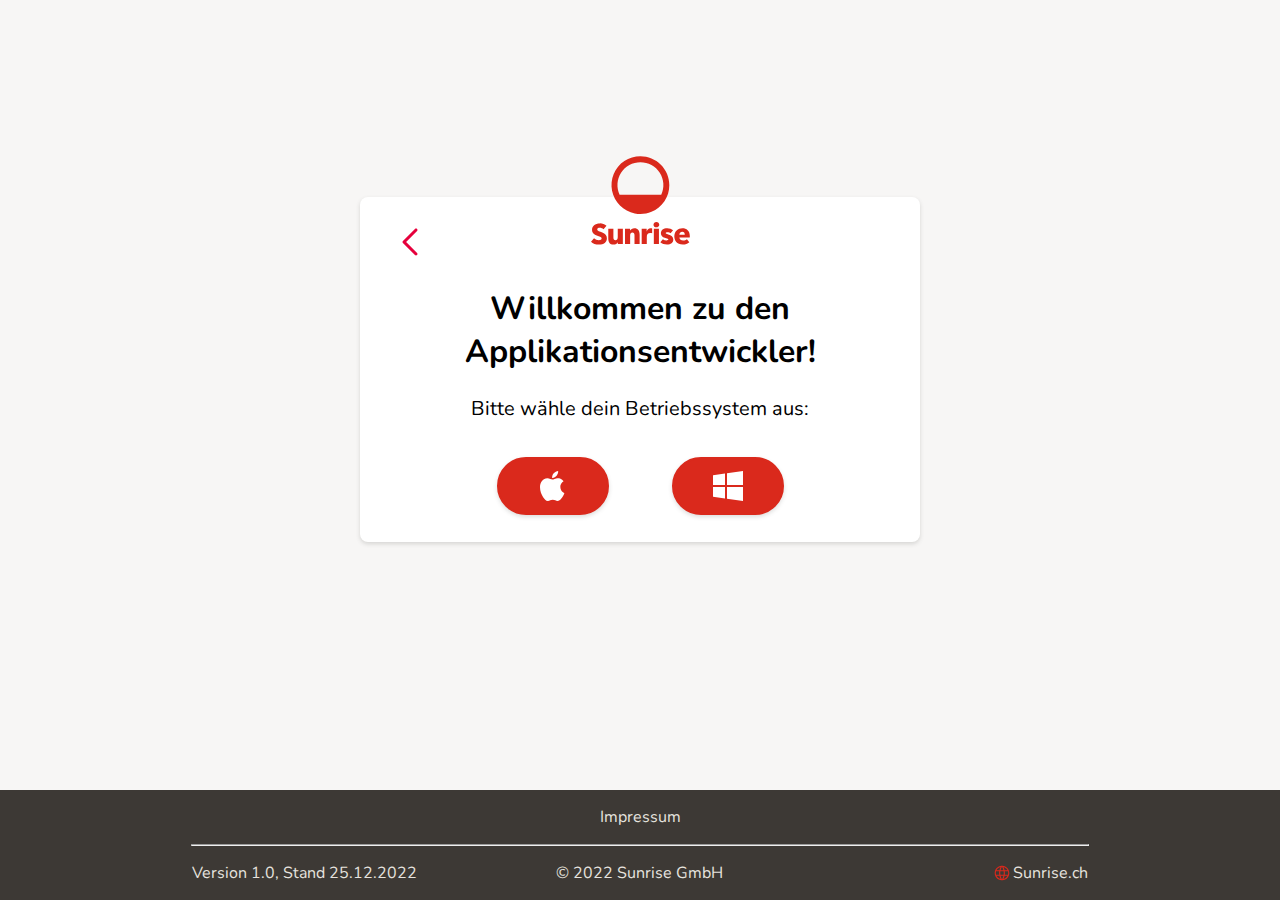
==== pages/application-development/index.html @ c6fb0caf "Initial commit" ====
<!DOCTYPE html>
<html lang="en">
	<head>
		<meta charset="utf-8">
		<title>Applikationsentwickler</title>
		<link href="/css/04-application_dev.css" rel="stylesheet"/>
		<link href="/css/02-footer.css" rel="stylesheet"/>
		<link rel="icon" type="image/x-icon" href="https://www.sunrise.ch/etc.clientlibs/sunrise/clientlibs/react/resources/dist/img/root/favicon.ico">
	</head>
	<body>
		<div id="master_container">
			<a href="/index.html"><svg class="logo"xmlns="http://www.w3.org/2000/svg" width="99" height="89" viewBox="0 0 99 89" fill="none"><g clip-path="url(#clip0_915_12851)"> <path d="M49.4149 0.247231C43.6992 0.246742 38.1118 1.94122 33.3592 5.11636C28.6066 8.2915 24.9023 12.8047 22.7148 18.0852C20.5273 23.3657 19.9548 29.1763 21.0697 34.7821C22.1847 40.388 24.937 45.5373 28.9786 49.5789C33.0201 53.6204 38.1695 56.3727 43.7753 57.4877C49.3812 58.6026 55.1918 58.0302 60.4722 55.8426C65.7527 53.6551 70.2659 49.9508 73.4411 45.1982C76.6162 40.4456 78.3107 34.8582 78.3102 29.1426C78.3023 21.4814 75.2555 14.1364 69.8383 8.71915C64.4211 3.30193 57.076 0.255084 49.4149 0.247231ZM49.4149 6.18056C53.2703 6.17855 57.0641 7.14788 60.446 8.99905C63.828 10.8502 66.689 13.5236 68.7651 16.7723C70.8411 20.021 72.0653 23.7404 72.3245 27.5871C72.5838 31.4338 71.8697 35.2839 70.2483 38.7818H28.579C26.9575 35.2837 26.2434 31.4334 26.5028 27.5865C26.7621 23.7396 27.9865 20.0201 30.0628 16.7713C32.1392 13.5225 35.0006 10.8492 38.3829 8.99816C41.7651 7.14716 45.5592 6.17814 49.4149 6.18056Z" fill="#DA291C"/> <path d="M7.78997 88.5773C4.79117 88.5773 1.77258 87.4994 0 85.6403L3.026 82.1965C4.32876 83.4337 6.05274 84.13 7.8493 84.1446C9.55513 84.1446 10.6058 83.5018 10.6058 82.414C10.6058 81.3633 9.93833 80.9307 7.70097 80.152C4.17311 78.9307 1.02597 77.8503 1.02597 73.7563C1.02597 69.8923 4.0223 67.3755 8.84561 67.3755C11.2948 67.3473 13.6663 68.2342 15.4959 69.8626L12.5292 73.3064C11.5049 72.3486 10.1564 71.8134 8.75414 71.8082C7.15708 71.8082 6.21022 72.4362 6.21022 73.4572C6.21022 74.9999 8.78133 75.3212 11.3203 76.4387C14.1559 77.6748 15.884 79.1112 15.884 82.2336C15.8766 86.1891 12.9001 88.5773 7.78997 88.5773ZM22.3761 88.5773C18.915 88.5773 17.2833 86.2608 17.2833 82.1668V72.6414H22.3983V81.5092C22.3983 83.3057 23.0971 84.2048 24.4948 84.2064C25.805 84.2064 26.742 83.3461 26.742 81.2694V72.6414H31.8645V88.0977H26.8483L26.789 86.2114C26.0745 87.5513 24.6233 88.5773 22.3785 88.5773H22.3761ZM34.0276 72.6414H39.0314L39.0908 74.587C39.8497 73.21 41.3454 72.1617 43.4345 72.1617C46.8461 72.1617 48.6261 74.3867 48.6261 78.6909V88.0853H43.4963V79.2595C43.4963 77.4465 42.8073 76.5401 41.4295 76.5401C39.961 76.5401 39.1526 77.5463 39.1526 79.4746V88.1026H34.0301L34.0276 72.6414ZM50.6855 72.6414H55.6571L55.6868 75.4251C56.2554 73.7267 57.5162 72.3397 59.6102 72.3397C60.1378 72.3304 60.6638 72.4013 61.1702 72.5499V77.2224C60.5432 77.0589 59.8995 76.9685 59.2517 76.9529C56.7399 76.9529 55.8079 78.2929 55.8079 81.0271V88.0977H50.688L50.6855 72.6414ZM65.3952 71.3731C63.7067 71.3731 62.4903 70.137 62.4903 68.6537C62.4903 67.1703 63.6597 65.8971 65.3952 65.8971C67.0812 65.8971 68.2704 67.0838 68.2704 68.6537C68.2611 69.0213 68.1793 69.3835 68.0296 69.7194C67.8799 70.0553 67.6653 70.3583 67.3981 70.6111C67.1309 70.8638 66.8164 71.0612 66.4727 71.192C66.129 71.3227 65.7628 71.3843 65.3952 71.3731ZM62.8191 72.6315H67.9416V88.0878H62.8191V72.6315ZM76.001 88.5674C73.3558 88.5674 71.0739 87.8257 69.326 86.3202L71.8724 83.1755C72.9252 84.0229 74.2295 84.4968 75.5807 84.5229C76.7575 84.5229 77.3484 84.2138 77.3484 83.5933C77.3484 82.9728 76.4707 82.7157 75.0715 82.2756C73.3409 81.7342 72.0084 81.2521 71.0714 80.3151C70.2531 79.4968 69.8897 78.4807 69.8897 77.1235C69.8897 74.0876 72.2828 72.1519 76.2705 72.1519C78.4955 72.1519 80.5672 72.8391 82.0505 74.1568L79.5956 77.1532C78.891 76.5747 77.5635 76.1643 76.5696 76.1643C75.3335 76.1643 74.713 76.456 74.713 77.0345C74.713 77.613 75.4547 77.8998 77.2272 78.3819C80.2953 79.2125 82.2904 80.5797 82.2904 83.5735C82.2904 86.7627 79.7811 88.5773 76.001 88.5773V88.5674ZM91.8232 88.5674C85.7416 88.5674 83.3163 84.5006 83.3163 80.3596C83.3163 75.1976 86.906 72.1519 91.4054 72.1519C95.5242 72.1519 98.8221 74.6241 98.8221 79.88C98.8432 80.4521 98.8026 81.0249 98.701 81.5883H88.3671C88.6464 83.4697 89.979 84.555 92.1422 84.555C93.5387 84.5923 94.8978 84.1005 95.9469 83.178L98.3425 86.2336C96.5477 87.8801 94.5699 88.5773 91.8158 88.5773L91.8232 88.5674ZM93.7714 78.6513C93.7367 77.0963 93.0519 75.8058 91.2546 75.8058C89.6774 75.8058 88.7091 76.7543 88.3498 78.6513H93.7714Z" fill="#DA291C"/> </g> <defs> <clipPath id="clip0_915_12851"> <rect width="98.8888" height="89" fill="white"/> </clipPath></defs></svg></a>
			<div class="container"> 
				<a href="/index.html"><svg class="back_button" xmlns="http://www.w3.org/2000/svg" xmlns:xlink="http://www.w3.org/1999/xlink" width="6" height="10" viewBox="0 0 6 10" fill="none" overflow="hidden"><path d="M5.35355 0.647423C5.54882 0.842685 5.54882 1.15927 5.35355 1.35453L1.70711 5.00098 5.35355 8.64742C5.54882 8.84269 5.54882 9.15927 5.35355 9.35453 5.15829 9.54979 4.84171 9.54979 4.64645 9.35453L0.646447 5.35453C0.451184 5.15927 0.451184 4.84269 0.646447 4.64742L4.64645 0.647423C4.84171 0.452161 5.15829 0.452161 5.35355 0.647423Z" fill="#E6003C" fill-rule="evenodd" clip-rule="evenodd"/></svg></a>
				<h1 id="title" >Willkommen zu den Applikationsentwickler!</h1>
				<p id="text">Bitte wähle dein Betriebssystem aus:</p>
				<div class="master_button_container">
					<div></div>
					<div class="button_container">
						<a class="button_os" href="/pages/application-development/mac.html">
							<svg class="button_icon" viewBox="0 0 256 315" version="1.1" xmlns="http://www.w3.org/2000/svg" xmlns:xlink="http://www.w3.org/1999/xlink" preserveAspectRatio="xMidYMid">
								<path class="button_icon_inner" d="M213.803394,167.030943 C214.2452,214.609646 255.542482,230.442639 256,230.644727 C255.650812,231.761357 249.401383,253.208293 234.24263,275.361446 C221.138555,294.513969 207.538253,313.596333 186.113759,313.991545 C165.062051,314.379442 158.292752,301.507828 134.22469,301.507828 C110.163898,301.507828 102.642899,313.596301 82.7151126,314.379442 C62.0350407,315.16201 46.2873831,293.668525 33.0744079,274.586162 C6.07529317,235.552544 -14.5576169,164.286328 13.147166,116.18047 C26.9103111,92.2909053 51.5060917,77.1630356 78.2026125,76.7751096 C98.5099145,76.3877456 117.677594,90.4371851 130.091705,90.4371851 C142.497945,90.4371851 165.790755,73.5415029 190.277627,76.0228474 C200.528668,76.4495055 229.303509,80.1636878 247.780625,107.209389 C246.291825,108.132333 213.44635,127.253405 213.803394,167.030988 M174.239142,50.1987033 C185.218331,36.9088319 192.607958,18.4081019 190.591988,0 C174.766312,0.636050225 155.629514,10.5457909 144.278109,23.8283506 C134.10507,35.5906758 125.195775,54.4170275 127.599657,72.4607932 C145.239231,73.8255433 163.259413,63.4970262 174.239142,50.1987249" fill="#000000"></path>
							</svg>
						</a>
						<a class="button_text">macOS</a>
					</div>
					<div class="button_container">
						<a class="button_os" href="/pages/application-development/windows.html">
							<svg class="button_icon" xmlns="http://www.w3.org/2000/svg" shape-rendering="geometricPrecision" text-rendering="geometricPrecision" image-rendering="optimizeQuality" fill-rule="evenodd" clip-rule="evenodd" viewBox="0 0 640 640">
								<path class="button_icon_inner" d="M.2 298.669L0 90.615l256.007-34.76v242.814H.201zM298.658 49.654L639.905-.012v298.681H298.657V49.654zM640 341.331l-.071 298.681L298.669 592V341.332h341.33zM255.983 586.543L.189 551.463v-210.18h255.794v245.26z"/>
							</svg>	
						</a>
						<a class="button_text">Windows</a>
					</div>
					<div></div>
				</div>
			</div>
		</div>
	</body>
	<script type=module src=/js/01-footer.js></script>
	<custom-footer></custom-footer>
</html>
---- css/04-application_dev.css ----
/* General */

@import url('https://fonts.googleapis.com/css2?family=Nunito&display=swap');

body,
html {
    font-family: 'Avenir Next LT Pro', 'Nunito', sans-serif;
    background-color: #F7F6F5;
    font-style: normal;
    margin: 0;
    width: 100%;
    height: 100%;
}

footer {
    margin-top: 100px;
    position: sticky;
    top: 100%;
}

/* Body */

#master_container {
    padding: 8vw;
    padding-bottom: 20px;
    align-items: center;
    display: flex;
    flex-direction: column;
}

.logo {
    position: relative;
    top: 54px;
}

.container {
    background-color: #ffffff;
    border-radius: 8px;
    text-align: center;
    padding: 30px;
    box-shadow: 0 2px 4px rgb(87 84 82 / 20%);
    min-width: 350px;
    height: 100%;
    width: auto;
    max-width: 500px;
    max-height: 400px;
}

.back_button {
    float: left;
    width: 40px;
    height: 30px;
    transition: 0.3s;
}

#title {
    font-size: 32px;
    font-weight: bold;
    text-align: center;
    word-wrap: break-word;
    margin-top: 60px;
}

#text {
    font-size: 20px;
    font-weight: regular;
    text-align: center;
}

.master_button_container {
    display: grid;
    flex-direction: column;
    grid-template-columns: 15% 35% 35% 15%;
}

.button_container {
    align-items: center;
    display: flex;
    flex-direction: column;
}

/* Button for OS */

.button_os {
    font-weight: normal;
    display: -webkit-inline-flex;
    display: -ms-inline-flexbox;
    display: inline-flex;
    -webkit-justify-content: center;
    -ms-flex-pack: center;
    justify-content: center;
    -webkit-align-items: center;
    -ms-flex-align: center;
    align-items: center;
    padding: 2px 24px 2px 24px;
    border-radius: 50px;
    font-size: 16px;
    line-height: 1;
    font-weight: 700;
    text-align: center;
    cursor: pointer;
    transition: all 0.2s linear;
    color: #ffffff;
    background: #DA291C;
    border: 2px solid #DA291C;
    text-decoration: none;
    width: 60px;
    height: 50px;
    box-shadow: 0 2px 4px rgb(87 84 82 / 20%);
    margin: 15px;
    word-wrap: break-word;
    z-index: 1;
}

/* Text alignment inside the button */

.button_text_alignment {
    height: auto;
    width: 80%;
    font-size: 15px;
    font-weight: regular;
    display: grid;
    grid-template-columns: 20% 80%;
    text-align: left;
    white-space: nowrap;
}

/* Button for files */

.button_appli {
    font-weight: regular;
    font-size: 15px;
    font-weight: 700;
    display: -webkit-inline-flex;
    display: -ms-inline-flexbox;
    display: inline-flex;
    -webkit-justify-content: center;
    -ms-flex-pack: center;
    justify-content: center;
    -webkit-align-items: center;
    -ms-flex-align: center;
    align-items: center;
    padding: 5px 20px;
    border-radius: 50px;
    line-height: 1;
    text-align: center;
    cursor: pointer;
    transition: all 0.2s linear;
    color: #ffffff;
    background: #DA291C;
    border: 2px solid #DA291C;
    text-decoration: none;
    width: 120px;
    height: 40px;
    box-shadow: 0 2px 4px rgb(87 84 82 / 20%);
    margin: 5px 20px 15px 20px;
    word-wrap: break-word;
}

/* Icons */

.button_icon {
    width: auto;
    height: 30px;
    transition: all 0.2s linear;
}

.download_icon {
    height: 20px;
    width: 30px;
}

.button_icon_inner,
.button_icon {
    fill: #ffffff;
}

/* Text inside the button */

.download_text {
    font-size: 15px;
    color: #ffffff;
    font-family: 'Avenir Next LT Pro', 'Nunito', sans-serif;
    ;
    font-weight: regular;
    text-align: center;
    text-decoration: none;
}

/* Button effects */

.button_appli:hover .button_icon_inner {
    fill: #DA291C !important;
    background: #ffffff;
    transition-delay: 0.3s;
    transition-duration: 0.6s;
}

.button_appli:hover .download_text {
    color: #DA291C;
    transition-delay: 0.3s;
    transition-duration: 0.6s;
}

.button_os:hover {
    color: #DA291C;
    background: #ffffff;
    transition: 0.6s;
    transform: translate(0px, -10px);
}

.button_regular:hover,
.button_appli:hover {
    color: #DA291C;
    background: #ffffff;
    transition: 0.6s;
}

.button_os:hover:after {
    position: absolute;
    content: "";
    width: 100%;
    top: 0;
    left: 0;
    bottom: -3em;
}

.button_os:hover .button_icon_inner {
    fill: #DA291C !important;
    background: #ffffff;
    transition-delay: 0.3s;
    transition-duration: 0.6s;
}

.button_os:hover .button_icon {
    fill: #DA291C !important;
    background: #ffffff;
    transition-delay: 0.3s;
    transition-duration: 0.6s;
}

.back_button:hover {
    transform: translate(-10px, 0px);
}

.back_button:hover:after {
    position: absolute;
    content: "";
    width: 100%;
    top: 0;
    left: 0;
    bottom: -3em;
}

.button_text {
    font-size: 5px;
    font-family: 'Nunito';
    font-weight: bold;
    color: #DA291C;
    text-decoration: none;
    position: relative;
    margin-top: -25px;
    z-index: 0;
    transition: all 0.2s linear;
}

.button_os:hover~.button_text {
    font-size: 20px;
    transition-duration: 0.3s;
    transform: translate(0px, 15px);
}

/* Media query for screen sizes below 740px width (shrink footer font) */

@media only screen and (max-width: 740px) {
    #footer_container {
        font-size: 10px;
    }
}
---- css/02-footer.css ----
/* Footer */

#footer_container {
    background: #3D3935;
    width: 100%;
    display: flex;
    justify-content: center;
    align-items: center;
    flex-direction: column;
    color: #E6E3DF;
    font-family: 'Avenir Next LT Pro', 'Nunito', sans-serif;
    ;
    font-weight: normal;
}

#footer_imprint {
    text-decoration: none;
    color: #E6E3DF;
}

#footer_imprint:hover {
    font-weight: bold;
}

#footer_line {
    width: 70%;
    color: #E6E3DF;
    margin: 0 0 0 0;
    text-decoration: none;
}

#footer_bottom {
    align-items: center;
    width: 70%;
    display: grid;
    grid-template-columns: 33.33% 33.33% 33.33%;
}

#footer_revision {
    display: flex;
    align-items: center;
    justify-content: left;
}

#footer_copyright {
    display: flex;
    align-items: center;
    justify-content: center;
}

.footer_sunrise {
    display: flex;
    align-items: center;
    justify-content: right;
    text-decoration: none;
    color: #E6E3DF;
}

.footer_sunrise:hover {
    font-weight: bold;
}

#icon {
    margin-right: 2px;
    width: 2vh;
    height: 2vh;
}
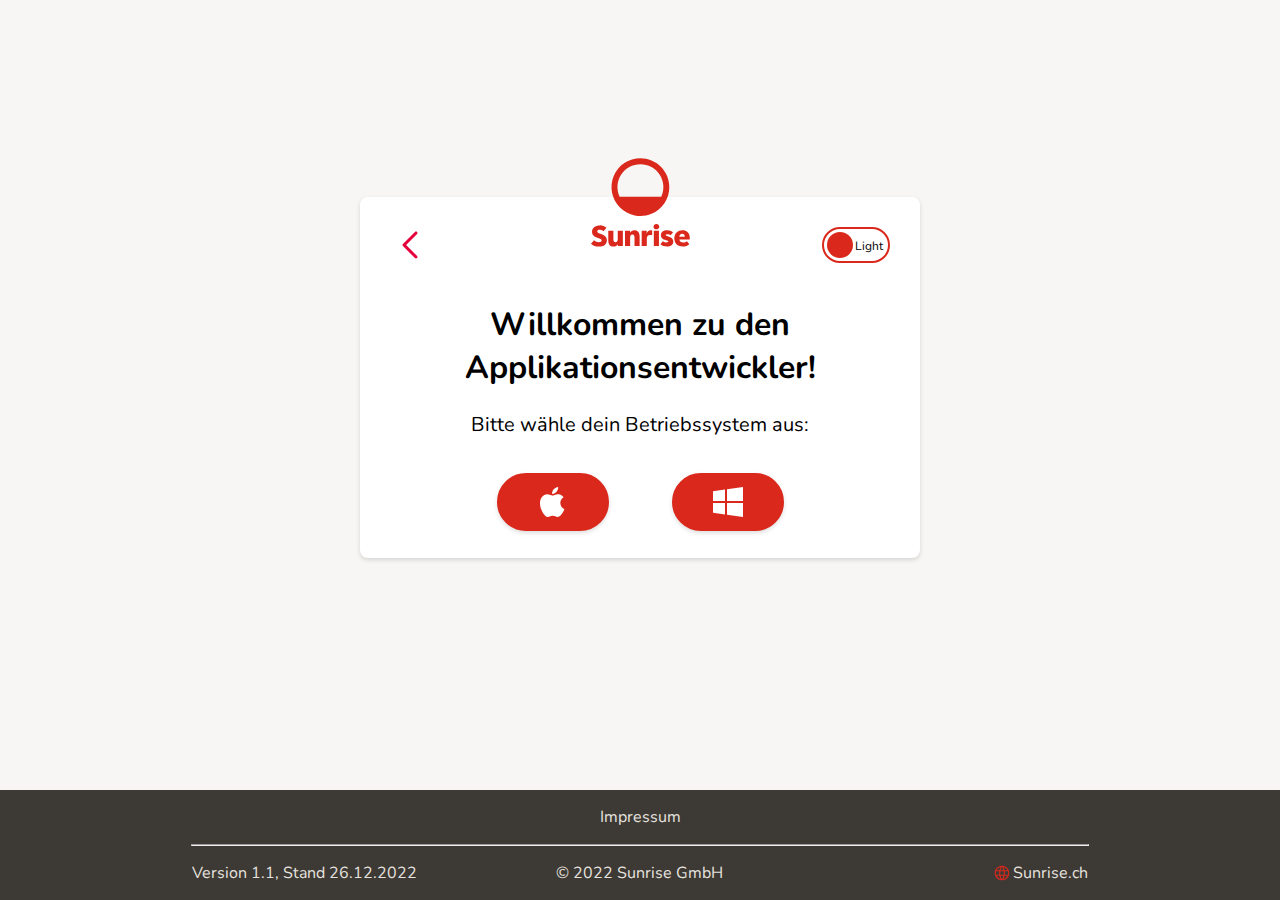
==== commit 2060df14: "Version 1.1: Added a dark mode feature" ====
--- a/pages/application-development/index.html
+++ b/pages/application-development/index.html
@@ -3,21 +3,28 @@
 	<head>
 		<meta charset="utf-8">
 		<title>Applikationsentwickler</title>
-		<link href="/css/04-application_dev.css" rel="stylesheet"/>
-		<link href="/css/02-footer.css" rel="stylesheet"/>
+		<link href="../../css/04-application_dev.css" rel="stylesheet"/>
+		<link href="../../css/02-footer.css" rel="stylesheet"/>
+		<link href="../../css/06-dark_mode.css" rel="stylesheet"/>
 		<link rel="icon" type="image/x-icon" href="https://www.sunrise.ch/etc.clientlibs/sunrise/clientlibs/react/resources/dist/img/root/favicon.ico">
 	</head>
 	<body>
 		<div id="master_container">
-			<a href="/index.html"><svg class="logo"xmlns="http://www.w3.org/2000/svg" width="99" height="89" viewBox="0 0 99 89" fill="none"><g clip-path="url(#clip0_915_12851)"> <path d="M49.4149 0.247231C43.6992 0.246742 38.1118 1.94122 33.3592 5.11636C28.6066 8.2915 24.9023 12.8047 22.7148 18.0852C20.5273 23.3657 19.9548 29.1763 21.0697 34.7821C22.1847 40.388 24.937 45.5373 28.9786 49.5789C33.0201 53.6204 38.1695 56.3727 43.7753 57.4877C49.3812 58.6026 55.1918 58.0302 60.4722 55.8426C65.7527 53.6551 70.2659 49.9508 73.4411 45.1982C76.6162 40.4456 78.3107 34.8582 78.3102 29.1426C78.3023 21.4814 75.2555 14.1364 69.8383 8.71915C64.4211 3.30193 57.076 0.255084 49.4149 0.247231ZM49.4149 6.18056C53.2703 6.17855 57.0641 7.14788 60.446 8.99905C63.828 10.8502 66.689 13.5236 68.7651 16.7723C70.8411 20.021 72.0653 23.7404 72.3245 27.5871C72.5838 31.4338 71.8697 35.2839 70.2483 38.7818H28.579C26.9575 35.2837 26.2434 31.4334 26.5028 27.5865C26.7621 23.7396 27.9865 20.0201 30.0628 16.7713C32.1392 13.5225 35.0006 10.8492 38.3829 8.99816C41.7651 7.14716 45.5592 6.17814 49.4149 6.18056Z" fill="#DA291C"/> <path d="M7.78997 88.5773C4.79117 88.5773 1.77258 87.4994 0 85.6403L3.026 82.1965C4.32876 83.4337 6.05274 84.13 7.8493 84.1446C9.55513 84.1446 10.6058 83.5018 10.6058 82.414C10.6058 81.3633 9.93833 80.9307 7.70097 80.152C4.17311 78.9307 1.02597 77.8503 1.02597 73.7563C1.02597 69.8923 4.0223 67.3755 8.84561 67.3755C11.2948 67.3473 13.6663 68.2342 15.4959 69.8626L12.5292 73.3064C11.5049 72.3486 10.1564 71.8134 8.75414 71.8082C7.15708 71.8082 6.21022 72.4362 6.21022 73.4572C6.21022 74.9999 8.78133 75.3212 11.3203 76.4387C14.1559 77.6748 15.884 79.1112 15.884 82.2336C15.8766 86.1891 12.9001 88.5773 7.78997 88.5773ZM22.3761 88.5773C18.915 88.5773 17.2833 86.2608 17.2833 82.1668V72.6414H22.3983V81.5092C22.3983 83.3057 23.0971 84.2048 24.4948 84.2064C25.805 84.2064 26.742 83.3461 26.742 81.2694V72.6414H31.8645V88.0977H26.8483L26.789 86.2114C26.0745 87.5513 24.6233 88.5773 22.3785 88.5773H22.3761ZM34.0276 72.6414H39.0314L39.0908 74.587C39.8497 73.21 41.3454 72.1617 43.4345 72.1617C46.8461 72.1617 48.6261 74.3867 48.6261 78.6909V88.0853H43.4963V79.2595C43.4963 77.4465 42.8073 76.5401 41.4295 76.5401C39.961 76.5401 39.1526 77.5463 39.1526 79.4746V88.1026H34.0301L34.0276 72.6414ZM50.6855 72.6414H55.6571L55.6868 75.4251C56.2554 73.7267 57.5162 72.3397 59.6102 72.3397C60.1378 72.3304 60.6638 72.4013 61.1702 72.5499V77.2224C60.5432 77.0589 59.8995 76.9685 59.2517 76.9529C56.7399 76.9529 55.8079 78.2929 55.8079 81.0271V88.0977H50.688L50.6855 72.6414ZM65.3952 71.3731C63.7067 71.3731 62.4903 70.137 62.4903 68.6537C62.4903 67.1703 63.6597 65.8971 65.3952 65.8971C67.0812 65.8971 68.2704 67.0838 68.2704 68.6537C68.2611 69.0213 68.1793 69.3835 68.0296 69.7194C67.8799 70.0553 67.6653 70.3583 67.3981 70.6111C67.1309 70.8638 66.8164 71.0612 66.4727 71.192C66.129 71.3227 65.7628 71.3843 65.3952 71.3731ZM62.8191 72.6315H67.9416V88.0878H62.8191V72.6315ZM76.001 88.5674C73.3558 88.5674 71.0739 87.8257 69.326 86.3202L71.8724 83.1755C72.9252 84.0229 74.2295 84.4968 75.5807 84.5229C76.7575 84.5229 77.3484 84.2138 77.3484 83.5933C77.3484 82.9728 76.4707 82.7157 75.0715 82.2756C73.3409 81.7342 72.0084 81.2521 71.0714 80.3151C70.2531 79.4968 69.8897 78.4807 69.8897 77.1235C69.8897 74.0876 72.2828 72.1519 76.2705 72.1519C78.4955 72.1519 80.5672 72.8391 82.0505 74.1568L79.5956 77.1532C78.891 76.5747 77.5635 76.1643 76.5696 76.1643C75.3335 76.1643 74.713 76.456 74.713 77.0345C74.713 77.613 75.4547 77.8998 77.2272 78.3819C80.2953 79.2125 82.2904 80.5797 82.2904 83.5735C82.2904 86.7627 79.7811 88.5773 76.001 88.5773V88.5674ZM91.8232 88.5674C85.7416 88.5674 83.3163 84.5006 83.3163 80.3596C83.3163 75.1976 86.906 72.1519 91.4054 72.1519C95.5242 72.1519 98.8221 74.6241 98.8221 79.88C98.8432 80.4521 98.8026 81.0249 98.701 81.5883H88.3671C88.6464 83.4697 89.979 84.555 92.1422 84.555C93.5387 84.5923 94.8978 84.1005 95.9469 83.178L98.3425 86.2336C96.5477 87.8801 94.5699 88.5773 91.8158 88.5773L91.8232 88.5674ZM93.7714 78.6513C93.7367 77.0963 93.0519 75.8058 91.2546 75.8058C89.6774 75.8058 88.7091 76.7543 88.3498 78.6513H93.7714Z" fill="#DA291C"/> </g> <defs> <clipPath id="clip0_915_12851"> <rect width="98.8888" height="89" fill="white"/> </clipPath></defs></svg></a>
-			<div class="container"> 
-				<a href="/index.html"><svg class="back_button" xmlns="http://www.w3.org/2000/svg" xmlns:xlink="http://www.w3.org/1999/xlink" width="6" height="10" viewBox="0 0 6 10" fill="none" overflow="hidden"><path d="M5.35355 0.647423C5.54882 0.842685 5.54882 1.15927 5.35355 1.35453L1.70711 5.00098 5.35355 8.64742C5.54882 8.84269 5.54882 9.15927 5.35355 9.35453 5.15829 9.54979 4.84171 9.54979 4.64645 9.35453L0.646447 5.35453C0.451184 5.15927 0.451184 4.84269 0.646447 4.64742L4.64645 0.647423C4.84171 0.452161 5.15829 0.452161 5.35355 0.647423Z" fill="#E6003C" fill-rule="evenodd" clip-rule="evenodd"/></svg></a>
-				<h1 id="title" >Willkommen zu den Applikationsentwickler!</h1>
+			<a href="../../index.html"><svg class="logo"xmlns="http://www.w3.org/2000/svg" width="99" height="89" viewBox="0 0 99 89" fill="none"><g clip-path="url(#clip0_915_12851)"> <path d="M49.4149 0.247231C43.6992 0.246742 38.1118 1.94122 33.3592 5.11636C28.6066 8.2915 24.9023 12.8047 22.7148 18.0852C20.5273 23.3657 19.9548 29.1763 21.0697 34.7821C22.1847 40.388 24.937 45.5373 28.9786 49.5789C33.0201 53.6204 38.1695 56.3727 43.7753 57.4877C49.3812 58.6026 55.1918 58.0302 60.4722 55.8426C65.7527 53.6551 70.2659 49.9508 73.4411 45.1982C76.6162 40.4456 78.3107 34.8582 78.3102 29.1426C78.3023 21.4814 75.2555 14.1364 69.8383 8.71915C64.4211 3.30193 57.076 0.255084 49.4149 0.247231ZM49.4149 6.18056C53.2703 6.17855 57.0641 7.14788 60.446 8.99905C63.828 10.8502 66.689 13.5236 68.7651 16.7723C70.8411 20.021 72.0653 23.7404 72.3245 27.5871C72.5838 31.4338 71.8697 35.2839 70.2483 38.7818H28.579C26.9575 35.2837 26.2434 31.4334 26.5028 27.5865C26.7621 23.7396 27.9865 20.0201 30.0628 16.7713C32.1392 13.5225 35.0006 10.8492 38.3829 8.99816C41.7651 7.14716 45.5592 6.17814 49.4149 6.18056Z" fill="#DA291C"/> <path d="M7.78997 88.5773C4.79117 88.5773 1.77258 87.4994 0 85.6403L3.026 82.1965C4.32876 83.4337 6.05274 84.13 7.8493 84.1446C9.55513 84.1446 10.6058 83.5018 10.6058 82.414C10.6058 81.3633 9.93833 80.9307 7.70097 80.152C4.17311 78.9307 1.02597 77.8503 1.02597 73.7563C1.02597 69.8923 4.0223 67.3755 8.84561 67.3755C11.2948 67.3473 13.6663 68.2342 15.4959 69.8626L12.5292 73.3064C11.5049 72.3486 10.1564 71.8134 8.75414 71.8082C7.15708 71.8082 6.21022 72.4362 6.21022 73.4572C6.21022 74.9999 8.78133 75.3212 11.3203 76.4387C14.1559 77.6748 15.884 79.1112 15.884 82.2336C15.8766 86.1891 12.9001 88.5773 7.78997 88.5773ZM22.3761 88.5773C18.915 88.5773 17.2833 86.2608 17.2833 82.1668V72.6414H22.3983V81.5092C22.3983 83.3057 23.0971 84.2048 24.4948 84.2064C25.805 84.2064 26.742 83.3461 26.742 81.2694V72.6414H31.8645V88.0977H26.8483L26.789 86.2114C26.0745 87.5513 24.6233 88.5773 22.3785 88.5773H22.3761ZM34.0276 72.6414H39.0314L39.0908 74.587C39.8497 73.21 41.3454 72.1617 43.4345 72.1617C46.8461 72.1617 48.6261 74.3867 48.6261 78.6909V88.0853H43.4963V79.2595C43.4963 77.4465 42.8073 76.5401 41.4295 76.5401C39.961 76.5401 39.1526 77.5463 39.1526 79.4746V88.1026H34.0301L34.0276 72.6414ZM50.6855 72.6414H55.6571L55.6868 75.4251C56.2554 73.7267 57.5162 72.3397 59.6102 72.3397C60.1378 72.3304 60.6638 72.4013 61.1702 72.5499V77.2224C60.5432 77.0589 59.8995 76.9685 59.2517 76.9529C56.7399 76.9529 55.8079 78.2929 55.8079 81.0271V88.0977H50.688L50.6855 72.6414ZM65.3952 71.3731C63.7067 71.3731 62.4903 70.137 62.4903 68.6537C62.4903 67.1703 63.6597 65.8971 65.3952 65.8971C67.0812 65.8971 68.2704 67.0838 68.2704 68.6537C68.2611 69.0213 68.1793 69.3835 68.0296 69.7194C67.8799 70.0553 67.6653 70.3583 67.3981 70.6111C67.1309 70.8638 66.8164 71.0612 66.4727 71.192C66.129 71.3227 65.7628 71.3843 65.3952 71.3731ZM62.8191 72.6315H67.9416V88.0878H62.8191V72.6315ZM76.001 88.5674C73.3558 88.5674 71.0739 87.8257 69.326 86.3202L71.8724 83.1755C72.9252 84.0229 74.2295 84.4968 75.5807 84.5229C76.7575 84.5229 77.3484 84.2138 77.3484 83.5933C77.3484 82.9728 76.4707 82.7157 75.0715 82.2756C73.3409 81.7342 72.0084 81.2521 71.0714 80.3151C70.2531 79.4968 69.8897 78.4807 69.8897 77.1235C69.8897 74.0876 72.2828 72.1519 76.2705 72.1519C78.4955 72.1519 80.5672 72.8391 82.0505 74.1568L79.5956 77.1532C78.891 76.5747 77.5635 76.1643 76.5696 76.1643C75.3335 76.1643 74.713 76.456 74.713 77.0345C74.713 77.613 75.4547 77.8998 77.2272 78.3819C80.2953 79.2125 82.2904 80.5797 82.2904 83.5735C82.2904 86.7627 79.7811 88.5773 76.001 88.5773V88.5674ZM91.8232 88.5674C85.7416 88.5674 83.3163 84.5006 83.3163 80.3596C83.3163 75.1976 86.906 72.1519 91.4054 72.1519C95.5242 72.1519 98.8221 74.6241 98.8221 79.88C98.8432 80.4521 98.8026 81.0249 98.701 81.5883H88.3671C88.6464 83.4697 89.979 84.555 92.1422 84.555C93.5387 84.5923 94.8978 84.1005 95.9469 83.178L98.3425 86.2336C96.5477 87.8801 94.5699 88.5773 91.8158 88.5773L91.8232 88.5674ZM93.7714 78.6513C93.7367 77.0963 93.0519 75.8058 91.2546 75.8058C89.6774 75.8058 88.7091 76.7543 88.3498 78.6513H93.7714Z" fill="#DA291C"/> </g> <defs> <clipPath id="clip0_915_12851"> <rect width="98.8888" height="89" fill="white"/> </clipPath></defs></svg></a>
+			<div id="container">
+				<div class="wrapper-color-switch">
+					<a href="../../index.html"><svg class="back_button" xmlns="http://www.w3.org/2000/svg" xmlns:xlink="http://www.w3.org/1999/xlink" width="6" height="10" viewBox="0 0 6 10" fill="none" overflow="hidden"><path d="M5.35355 0.647423C5.54882 0.842685 5.54882 1.15927 5.35355 1.35453L1.70711 5.00098 5.35355 8.64742C5.54882 8.84269 5.54882 9.15927 5.35355 9.35453 5.15829 9.54979 4.84171 9.54979 4.64645 9.35453L0.646447 5.35453C0.451184 5.15927 0.451184 4.84269 0.646447 4.64742L4.64645 0.647423C4.84171 0.452161 5.15829 0.452161 5.35355 0.647423Z" fill="#E6003C" fill-rule="evenodd" clip-rule="evenodd"/></svg></a>
+					<input type="checkbox" id="input-color-switch">
+					<label for="input-color-switch" class="color-switch">
+						<div class="color-switch-toggle"></div>
+					</label>
+				</div>
+				<h1 id="title">Willkommen zu den Applikationsentwickler!</h1>
 				<p id="text">Bitte wähle dein Betriebssystem aus:</p>
 				<div class="master_button_container">
 					<div></div>
 					<div class="button_container">
-						<a class="button_os" href="/pages/application-development/mac.html">
+						<a class="button_os" href="../../pages/application-development/mac.html">
 							<svg class="button_icon" viewBox="0 0 256 315" version="1.1" xmlns="http://www.w3.org/2000/svg" xmlns:xlink="http://www.w3.org/1999/xlink" preserveAspectRatio="xMidYMid">
 								<path class="button_icon_inner" d="M213.803394,167.030943 C214.2452,214.609646 255.542482,230.442639 256,230.644727 C255.650812,231.761357 249.401383,253.208293 234.24263,275.361446 C221.138555,294.513969 207.538253,313.596333 186.113759,313.991545 C165.062051,314.379442 158.292752,301.507828 134.22469,301.507828 C110.163898,301.507828 102.642899,313.596301 82.7151126,314.379442 C62.0350407,315.16201 46.2873831,293.668525 33.0744079,274.586162 C6.07529317,235.552544 -14.5576169,164.286328 13.147166,116.18047 C26.9103111,92.2909053 51.5060917,77.1630356 78.2026125,76.7751096 C98.5099145,76.3877456 117.677594,90.4371851 130.091705,90.4371851 C142.497945,90.4371851 165.790755,73.5415029 190.277627,76.0228474 C200.528668,76.4495055 229.303509,80.1636878 247.780625,107.209389 C246.291825,108.132333 213.44635,127.253405 213.803394,167.030988 M174.239142,50.1987033 C185.218331,36.9088319 192.607958,18.4081019 190.591988,0 C174.766312,0.636050225 155.629514,10.5457909 144.278109,23.8283506 C134.10507,35.5906758 125.195775,54.4170275 127.599657,72.4607932 C145.239231,73.8255433 163.259413,63.4970262 174.239142,50.1987249" fill="#000000"></path>
 							</svg>
@@ -25,7 +32,7 @@
 						<a class="button_text">macOS</a>
 					</div>
 					<div class="button_container">
-						<a class="button_os" href="/pages/application-development/windows.html">
+						<a class="button_os" href="../../pages/application-development/windows.html">
 							<svg class="button_icon" xmlns="http://www.w3.org/2000/svg" shape-rendering="geometricPrecision" text-rendering="geometricPrecision" image-rendering="optimizeQuality" fill-rule="evenodd" clip-rule="evenodd" viewBox="0 0 640 640">
 								<path class="button_icon_inner" d="M.2 298.669L0 90.615l256.007-34.76v242.814H.201zM298.658 49.654L639.905-.012v298.681H298.657V49.654zM640 341.331l-.071 298.681L298.669 592V341.332h341.33zM255.983 586.543L.189 551.463v-210.18h255.794v245.26z"/>
 							</svg>	
@@ -37,6 +44,7 @@
 			</div>
 		</div>
 	</body>
-	<script type=module src=/js/01-footer.js></script>
+	<script type=module src=../../js/01-footer.js></script>
+	<script type=module src=../../js/02-dark_mode-switch.js></script>
 	<custom-footer></custom-footer>
 </html>--- a/css/04-application_dev.css
+++ b/css/04-application_dev.css
@@ -30,11 +30,10 @@
 
 .logo {
     position: relative;
-    top: 54px;
-}
-
-.container {
-    background-color: #ffffff;
+    top: 55.5px;
+}
+
+#container {
     border-radius: 8px;
     text-align: center;
     padding: 30px;
@@ -58,7 +57,7 @@
     font-weight: bold;
     text-align: center;
     word-wrap: break-word;
-    margin-top: 60px;
+    margin-top: 40px;
 }
 
 #text {
@@ -180,8 +179,6 @@
 .download_text {
     font-size: 15px;
     color: #ffffff;
-    font-family: 'Avenir Next LT Pro', 'Nunito', sans-serif;
-    ;
     font-weight: regular;
     text-align: center;
     text-decoration: none;
@@ -227,14 +224,12 @@
 
 .button_os:hover .button_icon_inner {
     fill: #DA291C !important;
-    background: #ffffff;
     transition-delay: 0.3s;
     transition-duration: 0.6s;
 }
 
 .button_os:hover .button_icon {
     fill: #DA291C !important;
-    background: #ffffff;
     transition-delay: 0.3s;
     transition-duration: 0.6s;
 }
--- a/css/02-footer.css
+++ b/css/02-footer.css
@@ -9,7 +9,6 @@
     flex-direction: column;
     color: #E6E3DF;
     font-family: 'Avenir Next LT Pro', 'Nunito', sans-serif;
-    ;
     font-weight: normal;
 }
 
--- a/css/06-dark_mode.css
+++ b/css/06-dark_mode.css
@@ -0,0 +1,126 @@
+:root {
+    --clr-base: #ffffff;
+    --clr-primary: #DA291C;
+    --clr-gray: #000000;
+    --clr-icon: #ffffff;
+    --clr-author: #5f5955;
+    transition: all 0.2s linear;
+}
+
+body {
+    font-family: 'Avenir Next LT Pro', 'Nunito', sans-serif;
+    margin: 0;
+    background-color: var(--clr-background);
+    color: var(--clr-gray);
+    font-size: var(--font-size);
+    transition: all 0.2s linear;
+}
+
+#theme_container {
+    width: auto;
+    height: auto;
+}
+
+.author_mastercontainer {
+    background-color: var(--clr-base);
+    transition: all 0.2s linear;
+}
+
+.author_top,
+.author_container {
+    color: var(--clr-author);
+    transition: all 0.2s linear;
+}
+
+#container {
+    background-color: var(--clr-base);
+}
+
+.dark-mode {
+    --clr-background: #222221;
+    --clr-base: #121212;
+    --clr-primary: #dbd5d0;
+    --clr-gray: #dbd5d0;
+    --clr-icon: #dbd5d0;
+    --clr-author: #dbd5d0;
+    transition: all 0.2s linear;
+}
+
+.wrapper-color-switch {
+    display: flex;
+    justify-content: space-between;
+    align-items: center;
+}
+
+.color-switch {
+    width: 4em;
+    height: 2em;
+    border-radius: 10em;
+    background: var(--clr-base);
+    border: 2px solid var(--clr-primary);
+    position: relative;
+    cursor: pointer;
+}
+
+.color-switch-toggle {
+    width: 1.6em;
+    height: 1.6em;
+    background: var(--clr-primary);
+    position: relative;
+    border-radius: 10em;
+    top: 3px;
+    left: 0.2em;
+    cursor: pointer;
+    transition: all 0.2s linear;
+}
+
+.color-switch::before {
+    font-size: 12px;
+    content: "Light";
+    position: absolute;
+    display: inline-block;
+    width: 12em;
+    left: -2.25em;
+    top: 0.7em;
+    transition: all 0.2s linear;
+    z-index: 0;
+}
+
+.button_icon_inner {
+    fill: var(--clr-icon);
+    transition: all 0.2s linear;
+}
+
+.download_text {
+    color: var(--clr-icon);
+}
+
+.button_os:hover {
+    background: var(--clr-icon);
+}
+
+.button:hover {
+    background: var(--clr-icon);
+}
+
+.button_regular:hover,
+.button_platti:hover,
+.button_appli:hover {
+    color: #DA291C;
+    background: var(--clr-icon);
+    transition: 0.6s;
+}
+
+#input-color-switch:checked~label .color-switch-toggle {
+    transform: translatex(2em);
+}
+
+#input-color-switch:checked~.color-switch::before {
+    content: "Dark";
+    left: -4.4em;
+    transition: all 0.2s linear;
+}
+
+#input-color-switch {
+    display: none;
+}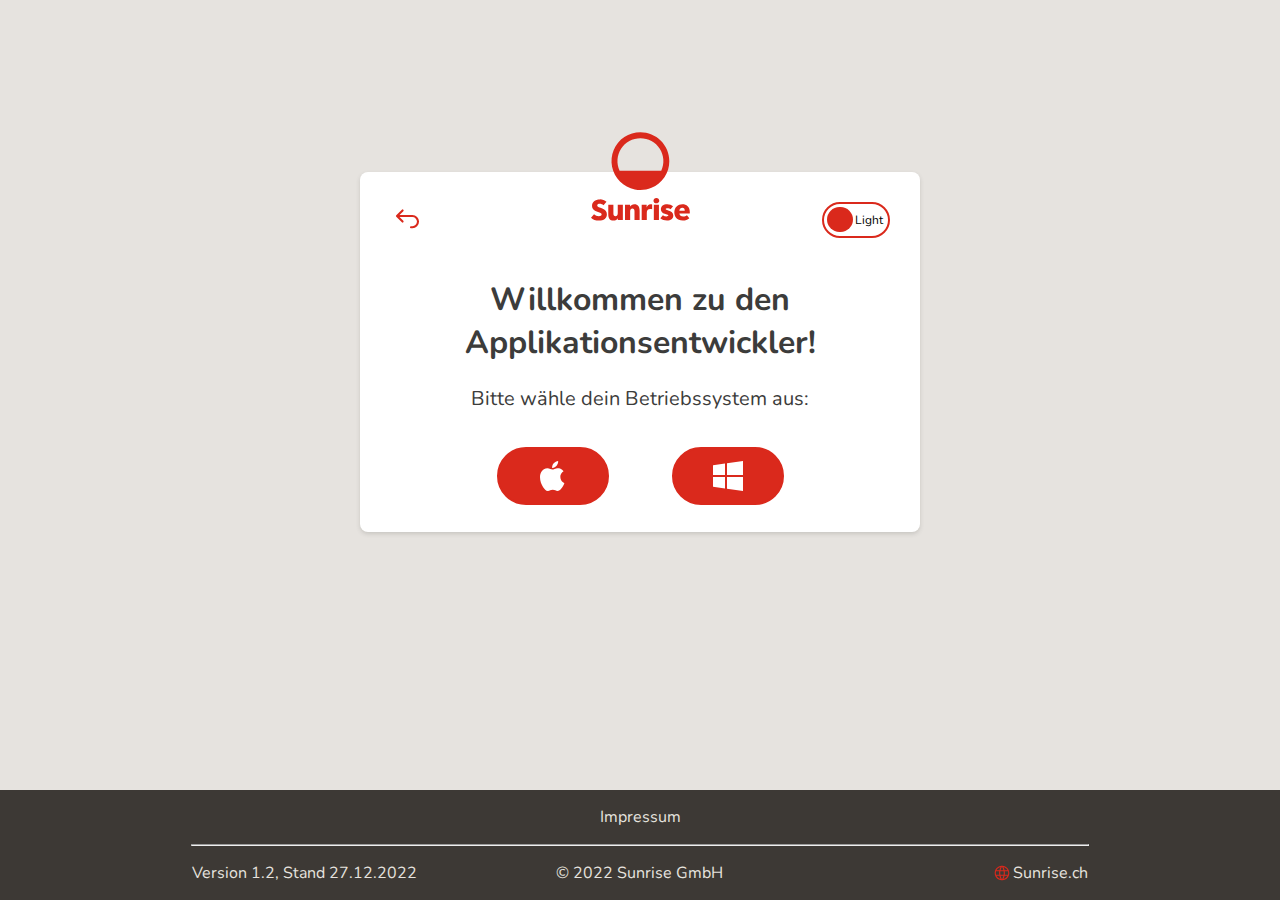
==== commit 54b65222: "Corrected the branding policy" ====
--- a/pages/application-development/index.html
+++ b/pages/application-development/index.html
@@ -10,10 +10,12 @@
 	</head>
 	<body>
 		<div id="master_container">
-			<a href="../../index.html"><svg class="logo"xmlns="http://www.w3.org/2000/svg" width="99" height="89" viewBox="0 0 99 89" fill="none"><g clip-path="url(#clip0_915_12851)"> <path d="M49.4149 0.247231C43.6992 0.246742 38.1118 1.94122 33.3592 5.11636C28.6066 8.2915 24.9023 12.8047 22.7148 18.0852C20.5273 23.3657 19.9548 29.1763 21.0697 34.7821C22.1847 40.388 24.937 45.5373 28.9786 49.5789C33.0201 53.6204 38.1695 56.3727 43.7753 57.4877C49.3812 58.6026 55.1918 58.0302 60.4722 55.8426C65.7527 53.6551 70.2659 49.9508 73.4411 45.1982C76.6162 40.4456 78.3107 34.8582 78.3102 29.1426C78.3023 21.4814 75.2555 14.1364 69.8383 8.71915C64.4211 3.30193 57.076 0.255084 49.4149 0.247231ZM49.4149 6.18056C53.2703 6.17855 57.0641 7.14788 60.446 8.99905C63.828 10.8502 66.689 13.5236 68.7651 16.7723C70.8411 20.021 72.0653 23.7404 72.3245 27.5871C72.5838 31.4338 71.8697 35.2839 70.2483 38.7818H28.579C26.9575 35.2837 26.2434 31.4334 26.5028 27.5865C26.7621 23.7396 27.9865 20.0201 30.0628 16.7713C32.1392 13.5225 35.0006 10.8492 38.3829 8.99816C41.7651 7.14716 45.5592 6.17814 49.4149 6.18056Z" fill="#DA291C"/> <path d="M7.78997 88.5773C4.79117 88.5773 1.77258 87.4994 0 85.6403L3.026 82.1965C4.32876 83.4337 6.05274 84.13 7.8493 84.1446C9.55513 84.1446 10.6058 83.5018 10.6058 82.414C10.6058 81.3633 9.93833 80.9307 7.70097 80.152C4.17311 78.9307 1.02597 77.8503 1.02597 73.7563C1.02597 69.8923 4.0223 67.3755 8.84561 67.3755C11.2948 67.3473 13.6663 68.2342 15.4959 69.8626L12.5292 73.3064C11.5049 72.3486 10.1564 71.8134 8.75414 71.8082C7.15708 71.8082 6.21022 72.4362 6.21022 73.4572C6.21022 74.9999 8.78133 75.3212 11.3203 76.4387C14.1559 77.6748 15.884 79.1112 15.884 82.2336C15.8766 86.1891 12.9001 88.5773 7.78997 88.5773ZM22.3761 88.5773C18.915 88.5773 17.2833 86.2608 17.2833 82.1668V72.6414H22.3983V81.5092C22.3983 83.3057 23.0971 84.2048 24.4948 84.2064C25.805 84.2064 26.742 83.3461 26.742 81.2694V72.6414H31.8645V88.0977H26.8483L26.789 86.2114C26.0745 87.5513 24.6233 88.5773 22.3785 88.5773H22.3761ZM34.0276 72.6414H39.0314L39.0908 74.587C39.8497 73.21 41.3454 72.1617 43.4345 72.1617C46.8461 72.1617 48.6261 74.3867 48.6261 78.6909V88.0853H43.4963V79.2595C43.4963 77.4465 42.8073 76.5401 41.4295 76.5401C39.961 76.5401 39.1526 77.5463 39.1526 79.4746V88.1026H34.0301L34.0276 72.6414ZM50.6855 72.6414H55.6571L55.6868 75.4251C56.2554 73.7267 57.5162 72.3397 59.6102 72.3397C60.1378 72.3304 60.6638 72.4013 61.1702 72.5499V77.2224C60.5432 77.0589 59.8995 76.9685 59.2517 76.9529C56.7399 76.9529 55.8079 78.2929 55.8079 81.0271V88.0977H50.688L50.6855 72.6414ZM65.3952 71.3731C63.7067 71.3731 62.4903 70.137 62.4903 68.6537C62.4903 67.1703 63.6597 65.8971 65.3952 65.8971C67.0812 65.8971 68.2704 67.0838 68.2704 68.6537C68.2611 69.0213 68.1793 69.3835 68.0296 69.7194C67.8799 70.0553 67.6653 70.3583 67.3981 70.6111C67.1309 70.8638 66.8164 71.0612 66.4727 71.192C66.129 71.3227 65.7628 71.3843 65.3952 71.3731ZM62.8191 72.6315H67.9416V88.0878H62.8191V72.6315ZM76.001 88.5674C73.3558 88.5674 71.0739 87.8257 69.326 86.3202L71.8724 83.1755C72.9252 84.0229 74.2295 84.4968 75.5807 84.5229C76.7575 84.5229 77.3484 84.2138 77.3484 83.5933C77.3484 82.9728 76.4707 82.7157 75.0715 82.2756C73.3409 81.7342 72.0084 81.2521 71.0714 80.3151C70.2531 79.4968 69.8897 78.4807 69.8897 77.1235C69.8897 74.0876 72.2828 72.1519 76.2705 72.1519C78.4955 72.1519 80.5672 72.8391 82.0505 74.1568L79.5956 77.1532C78.891 76.5747 77.5635 76.1643 76.5696 76.1643C75.3335 76.1643 74.713 76.456 74.713 77.0345C74.713 77.613 75.4547 77.8998 77.2272 78.3819C80.2953 79.2125 82.2904 80.5797 82.2904 83.5735C82.2904 86.7627 79.7811 88.5773 76.001 88.5773V88.5674ZM91.8232 88.5674C85.7416 88.5674 83.3163 84.5006 83.3163 80.3596C83.3163 75.1976 86.906 72.1519 91.4054 72.1519C95.5242 72.1519 98.8221 74.6241 98.8221 79.88C98.8432 80.4521 98.8026 81.0249 98.701 81.5883H88.3671C88.6464 83.4697 89.979 84.555 92.1422 84.555C93.5387 84.5923 94.8978 84.1005 95.9469 83.178L98.3425 86.2336C96.5477 87.8801 94.5699 88.5773 91.8158 88.5773L91.8232 88.5674ZM93.7714 78.6513C93.7367 77.0963 93.0519 75.8058 91.2546 75.8058C89.6774 75.8058 88.7091 76.7543 88.3498 78.6513H93.7714Z" fill="#DA291C"/> </g> <defs> <clipPath id="clip0_915_12851"> <rect width="98.8888" height="89" fill="white"/> </clipPath></defs></svg></a>
+			<a href="../../index.html"><svg class="logo"xmlns="http://www.w3.org/2000/svg" width="99" height="89" viewBox="0 0 99 89" fill="none"><g clip-path="url(#clip0_915_12851)"> <path class="logo_inner" d="M49.4149 0.247231C43.6992 0.246742 38.1118 1.94122 33.3592 5.11636C28.6066 8.2915 24.9023 12.8047 22.7148 18.0852C20.5273 23.3657 19.9548 29.1763 21.0697 34.7821C22.1847 40.388 24.937 45.5373 28.9786 49.5789C33.0201 53.6204 38.1695 56.3727 43.7753 57.4877C49.3812 58.6026 55.1918 58.0302 60.4722 55.8426C65.7527 53.6551 70.2659 49.9508 73.4411 45.1982C76.6162 40.4456 78.3107 34.8582 78.3102 29.1426C78.3023 21.4814 75.2555 14.1364 69.8383 8.71915C64.4211 3.30193 57.076 0.255084 49.4149 0.247231ZM49.4149 6.18056C53.2703 6.17855 57.0641 7.14788 60.446 8.99905C63.828 10.8502 66.689 13.5236 68.7651 16.7723C70.8411 20.021 72.0653 23.7404 72.3245 27.5871C72.5838 31.4338 71.8697 35.2839 70.2483 38.7818H28.579C26.9575 35.2837 26.2434 31.4334 26.5028 27.5865C26.7621 23.7396 27.9865 20.0201 30.0628 16.7713C32.1392 13.5225 35.0006 10.8492 38.3829 8.99816C41.7651 7.14716 45.5592 6.17814 49.4149 6.18056Z" fill="#DA291C"/> <path class="logo_inner" d="M7.78997 88.5773C4.79117 88.5773 1.77258 87.4994 0 85.6403L3.026 82.1965C4.32876 83.4337 6.05274 84.13 7.8493 84.1446C9.55513 84.1446 10.6058 83.5018 10.6058 82.414C10.6058 81.3633 9.93833 80.9307 7.70097 80.152C4.17311 78.9307 1.02597 77.8503 1.02597 73.7563C1.02597 69.8923 4.0223 67.3755 8.84561 67.3755C11.2948 67.3473 13.6663 68.2342 15.4959 69.8626L12.5292 73.3064C11.5049 72.3486 10.1564 71.8134 8.75414 71.8082C7.15708 71.8082 6.21022 72.4362 6.21022 73.4572C6.21022 74.9999 8.78133 75.3212 11.3203 76.4387C14.1559 77.6748 15.884 79.1112 15.884 82.2336C15.8766 86.1891 12.9001 88.5773 7.78997 88.5773ZM22.3761 88.5773C18.915 88.5773 17.2833 86.2608 17.2833 82.1668V72.6414H22.3983V81.5092C22.3983 83.3057 23.0971 84.2048 24.4948 84.2064C25.805 84.2064 26.742 83.3461 26.742 81.2694V72.6414H31.8645V88.0977H26.8483L26.789 86.2114C26.0745 87.5513 24.6233 88.5773 22.3785 88.5773H22.3761ZM34.0276 72.6414H39.0314L39.0908 74.587C39.8497 73.21 41.3454 72.1617 43.4345 72.1617C46.8461 72.1617 48.6261 74.3867 48.6261 78.6909V88.0853H43.4963V79.2595C43.4963 77.4465 42.8073 76.5401 41.4295 76.5401C39.961 76.5401 39.1526 77.5463 39.1526 79.4746V88.1026H34.0301L34.0276 72.6414ZM50.6855 72.6414H55.6571L55.6868 75.4251C56.2554 73.7267 57.5162 72.3397 59.6102 72.3397C60.1378 72.3304 60.6638 72.4013 61.1702 72.5499V77.2224C60.5432 77.0589 59.8995 76.9685 59.2517 76.9529C56.7399 76.9529 55.8079 78.2929 55.8079 81.0271V88.0977H50.688L50.6855 72.6414ZM65.3952 71.3731C63.7067 71.3731 62.4903 70.137 62.4903 68.6537C62.4903 67.1703 63.6597 65.8971 65.3952 65.8971C67.0812 65.8971 68.2704 67.0838 68.2704 68.6537C68.2611 69.0213 68.1793 69.3835 68.0296 69.7194C67.8799 70.0553 67.6653 70.3583 67.3981 70.6111C67.1309 70.8638 66.8164 71.0612 66.4727 71.192C66.129 71.3227 65.7628 71.3843 65.3952 71.3731ZM62.8191 72.6315H67.9416V88.0878H62.8191V72.6315ZM76.001 88.5674C73.3558 88.5674 71.0739 87.8257 69.326 86.3202L71.8724 83.1755C72.9252 84.0229 74.2295 84.4968 75.5807 84.5229C76.7575 84.5229 77.3484 84.2138 77.3484 83.5933C77.3484 82.9728 76.4707 82.7157 75.0715 82.2756C73.3409 81.7342 72.0084 81.2521 71.0714 80.3151C70.2531 79.4968 69.8897 78.4807 69.8897 77.1235C69.8897 74.0876 72.2828 72.1519 76.2705 72.1519C78.4955 72.1519 80.5672 72.8391 82.0505 74.1568L79.5956 77.1532C78.891 76.5747 77.5635 76.1643 76.5696 76.1643C75.3335 76.1643 74.713 76.456 74.713 77.0345C74.713 77.613 75.4547 77.8998 77.2272 78.3819C80.2953 79.2125 82.2904 80.5797 82.2904 83.5735C82.2904 86.7627 79.7811 88.5773 76.001 88.5773V88.5674ZM91.8232 88.5674C85.7416 88.5674 83.3163 84.5006 83.3163 80.3596C83.3163 75.1976 86.906 72.1519 91.4054 72.1519C95.5242 72.1519 98.8221 74.6241 98.8221 79.88C98.8432 80.4521 98.8026 81.0249 98.701 81.5883H88.3671C88.6464 83.4697 89.979 84.555 92.1422 84.555C93.5387 84.5923 94.8978 84.1005 95.9469 83.178L98.3425 86.2336C96.5477 87.8801 94.5699 88.5773 91.8158 88.5773L91.8232 88.5674ZM93.7714 78.6513C93.7367 77.0963 93.0519 75.8058 91.2546 75.8058C89.6774 75.8058 88.7091 76.7543 88.3498 78.6513H93.7714Z" fill="#DA291C"/> </g> <defs> <clipPath id="clip0_915_12851"> <rect width="98.8888" height="89" fill="white"/> </clipPath></defs></svg></a>
 			<div id="container">
 				<div class="wrapper-color-switch">
-					<a href="../../index.html"><svg class="back_button" xmlns="http://www.w3.org/2000/svg" xmlns:xlink="http://www.w3.org/1999/xlink" width="6" height="10" viewBox="0 0 6 10" fill="none" overflow="hidden"><path d="M5.35355 0.647423C5.54882 0.842685 5.54882 1.15927 5.35355 1.35453L1.70711 5.00098 5.35355 8.64742C5.54882 8.84269 5.54882 9.15927 5.35355 9.35453 5.15829 9.54979 4.84171 9.54979 4.64645 9.35453L0.646447 5.35453C0.451184 5.15927 0.451184 4.84269 0.646447 4.64742L4.64645 0.647423C4.84171 0.452161 5.15829 0.452161 5.35355 0.647423Z" fill="#E6003C" fill-rule="evenodd" clip-rule="evenodd"/></svg></a>
+					<a href="../../index.html">
+						<svg class="back_button" xmlns="http://www.w3.org/2000/svg" fill="none" viewBox="0 0 24 25"><path class="back_button_inner" fill="#3D3935" fill-rule="evenodd" d="M9.53 5.468a.75.75 0 0 1 0 1.06l-2.72 2.72H16a4.75 4.75 0 1 1 0 9.5h-1a.75.75 0 1 1 0-1.5h1a3.25 3.25 0 1 0 0-6.5H6.81l2.72 2.72a.75.75 0 0 1-1.06 1.06l-4-4a.75.75 0 0 1 0-1.06l4-4a.75.75 0 0 1 1.06 0z" clip-rule="evenodd" style="fill: #da291c;"/></svg>
+					</a>
 					<input type="checkbox" id="input-color-switch">
 					<label for="input-color-switch" class="color-switch">
 						<div class="color-switch-toggle"></div>
--- a/css/04-application_dev.css
+++ b/css/04-application_dev.css
@@ -5,7 +5,7 @@
 body,
 html {
     font-family: 'Avenir Next LT Pro', 'Nunito', sans-serif;
-    background-color: #F7F6F5;
+    background-color: #e6e3df;
     font-style: normal;
     margin: 0;
     width: 100%;
@@ -21,8 +21,7 @@
 /* Body */
 
 #master_container {
-    padding: 8vw;
-    padding-bottom: 20px;
+    padding-top: 6vw;
     align-items: center;
     display: flex;
     flex-direction: column;
@@ -31,6 +30,7 @@
 .logo {
     position: relative;
     top: 55.5px;
+    transition: all 0.2s linear;
 }
 
 #container {
@@ -47,9 +47,8 @@
 
 .back_button {
     float: left;
-    width: 40px;
-    height: 30px;
-    transition: 0.3s;
+    height: 35px;
+    transition: all 0.2s linear;
 }
 
 #title {
@@ -105,23 +104,9 @@
     text-decoration: none;
     width: 60px;
     height: 50px;
-    box-shadow: 0 2px 4px rgb(87 84 82 / 20%);
     margin: 15px;
     word-wrap: break-word;
     z-index: 1;
-}
-
-/* Text alignment inside the button */
-
-.button_text_alignment {
-    height: auto;
-    width: 80%;
-    font-size: 15px;
-    font-weight: regular;
-    display: grid;
-    grid-template-columns: 20% 80%;
-    text-align: left;
-    white-space: nowrap;
 }
 
 /* Button for files */
@@ -151,7 +136,6 @@
     text-decoration: none;
     width: 120px;
     height: 40px;
-    box-shadow: 0 2px 4px rgb(87 84 82 / 20%);
     margin: 5px 20px 15px 20px;
     word-wrap: break-word;
 }
@@ -174,7 +158,7 @@
     fill: #ffffff;
 }
 
-/* Text inside the button */
+/* Text inside the download button */
 
 .download_text {
     font-size: 15px;
@@ -187,7 +171,7 @@
 /* Button effects */
 
 .button_appli:hover .button_icon_inner {
-    fill: #DA291C !important;
+    fill: #DA291C;
     background: #ffffff;
     transition-delay: 0.3s;
     transition-duration: 0.6s;
@@ -223,28 +207,15 @@
 }
 
 .button_os:hover .button_icon_inner {
-    fill: #DA291C !important;
+    fill: #DA291C;
     transition-delay: 0.3s;
     transition-duration: 0.6s;
 }
 
 .button_os:hover .button_icon {
-    fill: #DA291C !important;
-    transition-delay: 0.3s;
-    transition-duration: 0.6s;
-}
-
-.back_button:hover {
-    transform: translate(-10px, 0px);
-}
-
-.back_button:hover:after {
-    position: absolute;
-    content: "";
-    width: 100%;
-    top: 0;
-    left: 0;
-    bottom: -3em;
+    fill: #DA291C;
+    transition-delay: 0.3s;
+    transition-duration: 0.6s;
 }
 
 .button_text {
--- a/css/06-dark_mode.css
+++ b/css/06-dark_mode.css
@@ -1,18 +1,43 @@
-:root {
-    --clr-base: #ffffff;
-    --clr-primary: #DA291C;
-    --clr-gray: #000000;
-    --clr-icon: #ffffff;
-    --clr-author: #5f5955;
-    transition: all 0.2s linear;
-}
-
 body {
     font-family: 'Avenir Next LT Pro', 'Nunito', sans-serif;
     margin: 0;
     background-color: var(--clr-background);
     color: var(--clr-gray);
     font-size: var(--font-size);
+    transition: all 0.2s linear;
+}
+
+:root {
+    --clr-background: #E6E3DF;
+    --clr-base: #ffffff;
+    --clr-primary: #DA291C;
+    --clr-gray: #000000;
+    --clr-text: #3c3c3b;
+    --clr-button: #DA291C;
+    --clr-button_text: #DA291C;
+    --clr-button_icon: #DA291C;
+    transition: all 0.2s linear;
+}
+
+.dark-mode {
+    --clr-background: #222221;
+    --clr-base: #121212;
+    --clr-primary: #E6e3df;
+    --clr-gray: #E6e3df;
+    --clr-text: #ffffff;
+    --clr-button: #222221;
+    --clr-button_text: #ffffff;
+    --clr-button_icon: #222221;
+    transition: all 0.2s linear;
+}
+
+.back_button_inner {
+    fill: var(--clr-button_text) !important;
+    transition: all 0.2s linear;
+}
+
+.logo_inner {
+    fill: var(--clr-button_text);
     transition: all 0.2s linear;
 }
 
@@ -28,22 +53,24 @@
 
 .author_top,
 .author_container {
-    color: var(--clr-author);
+    color: var(--clr-text);
     transition: all 0.2s linear;
+}
+
+#description {
+    color: var(--clr-text);
 }
 
 #container {
     background-color: var(--clr-base);
 }
 
-.dark-mode {
-    --clr-background: #222221;
-    --clr-base: #121212;
-    --clr-primary: #dbd5d0;
-    --clr-gray: #dbd5d0;
-    --clr-icon: #dbd5d0;
-    --clr-author: #dbd5d0;
-    transition: all 0.2s linear;
+#title {
+    color: var(--clr-text);
+}
+
+#text, .text2 {
+    color: var(--clr-text);
 }
 
 .wrapper-color-switch {
@@ -86,29 +113,37 @@
     z-index: 0;
 }
 
-.button_icon_inner {
-    fill: var(--clr-icon);
-    transition: all 0.2s linear;
+.button, .button_os, .button_platti, .button_appli {
+    background-color: var(--clr-button);
+    border: 2px solid var(--clr-button);
 }
 
-.download_text {
-    color: var(--clr-icon);
+.button:hover .button_icon_inner {
+    fill: var(--clr-button_icon);
 }
 
-.button_os:hover {
-    background: var(--clr-icon);
+.button_os:hover .button_icon_inner {
+    fill: var(--clr-button_icon);
 }
 
-.button:hover {
-    background: var(--clr-icon);
+.button_platti:hover .button_icon_inner {
+    fill: var(--clr-button_icon);
 }
 
-.button_regular:hover,
-.button_platti:hover,
-.button_appli:hover {
-    color: #DA291C;
-    background: var(--clr-icon);
-    transition: 0.6s;
+.button_platti:hover .download_text {
+    color: var(--clr-button_icon);
+}
+
+.button_appli:hover .button_icon_inner {
+    fill: var(--clr-button_icon);
+}
+
+.button_appli:hover .download_text {
+    color: var(--clr-button_icon);
+}
+
+.button_text {
+    color: var(--clr-button_text);
 }
 
 #input-color-switch:checked~label .color-switch-toggle {
